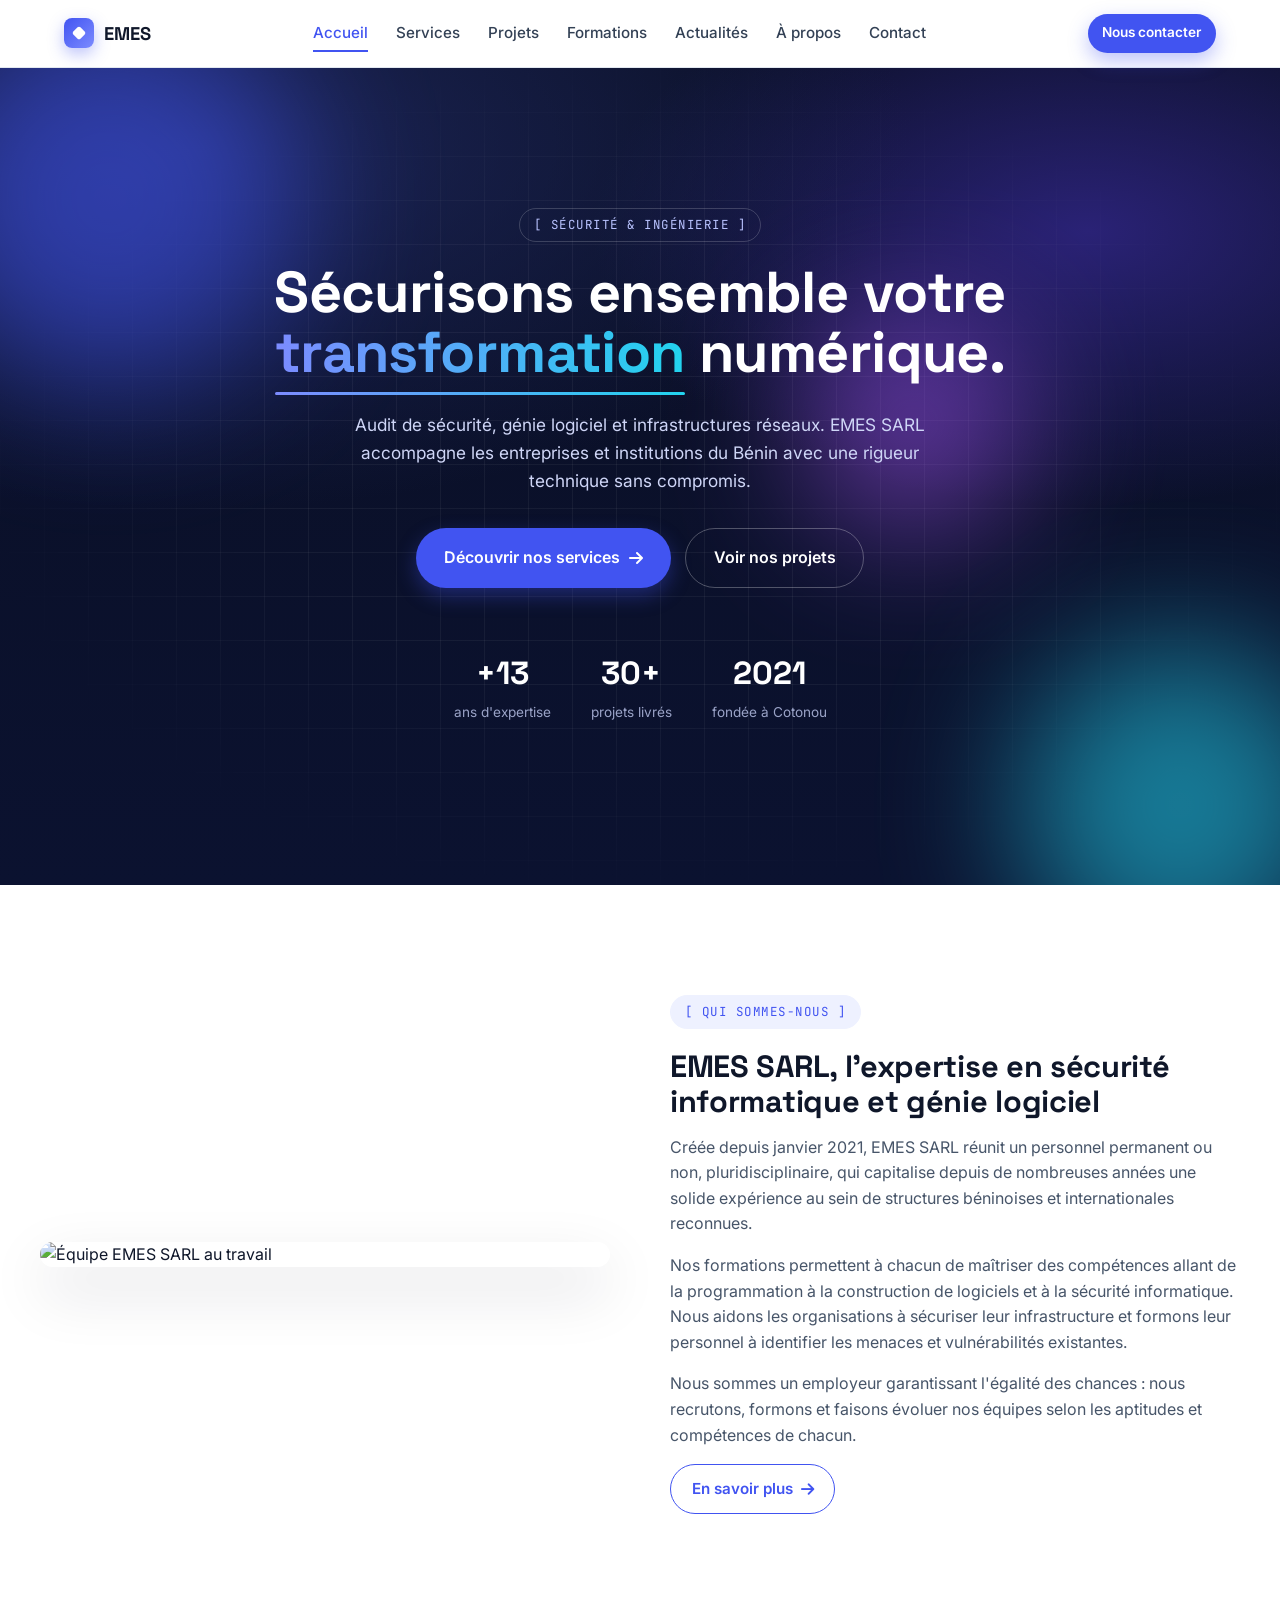
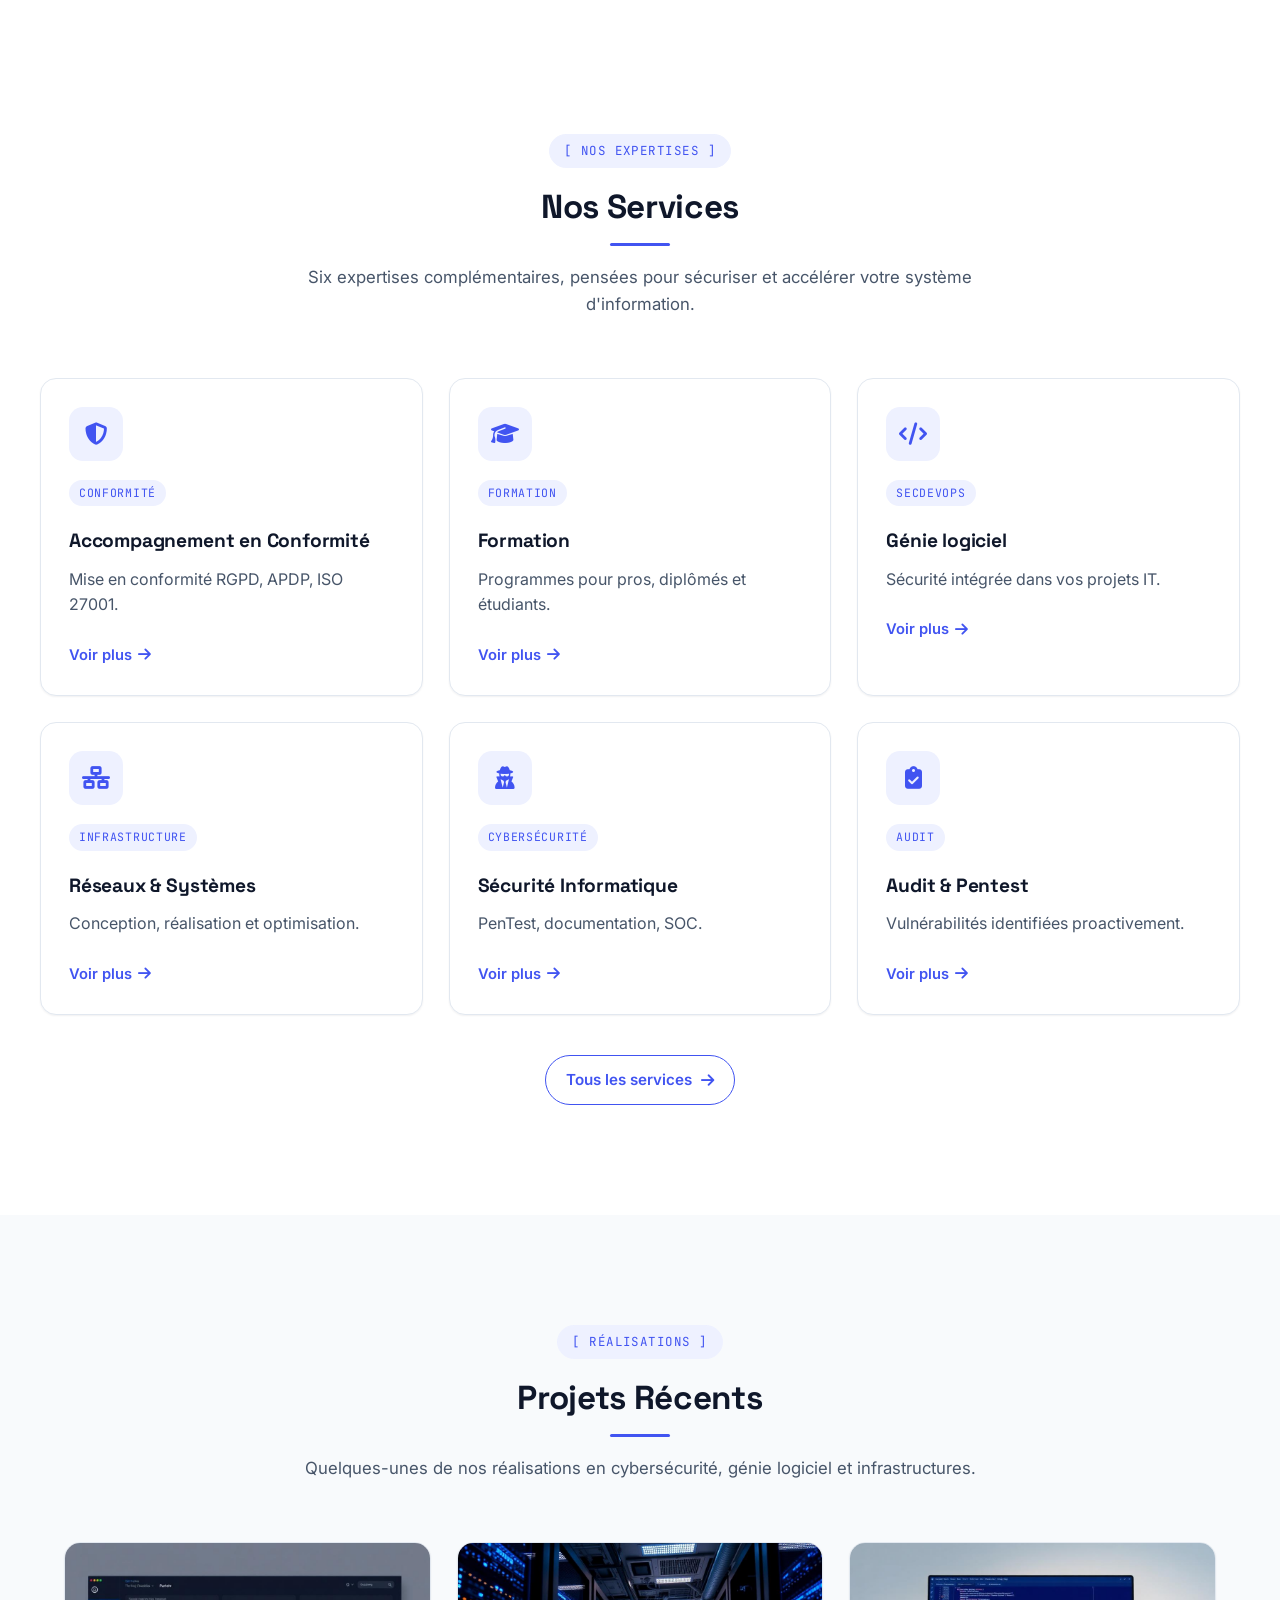
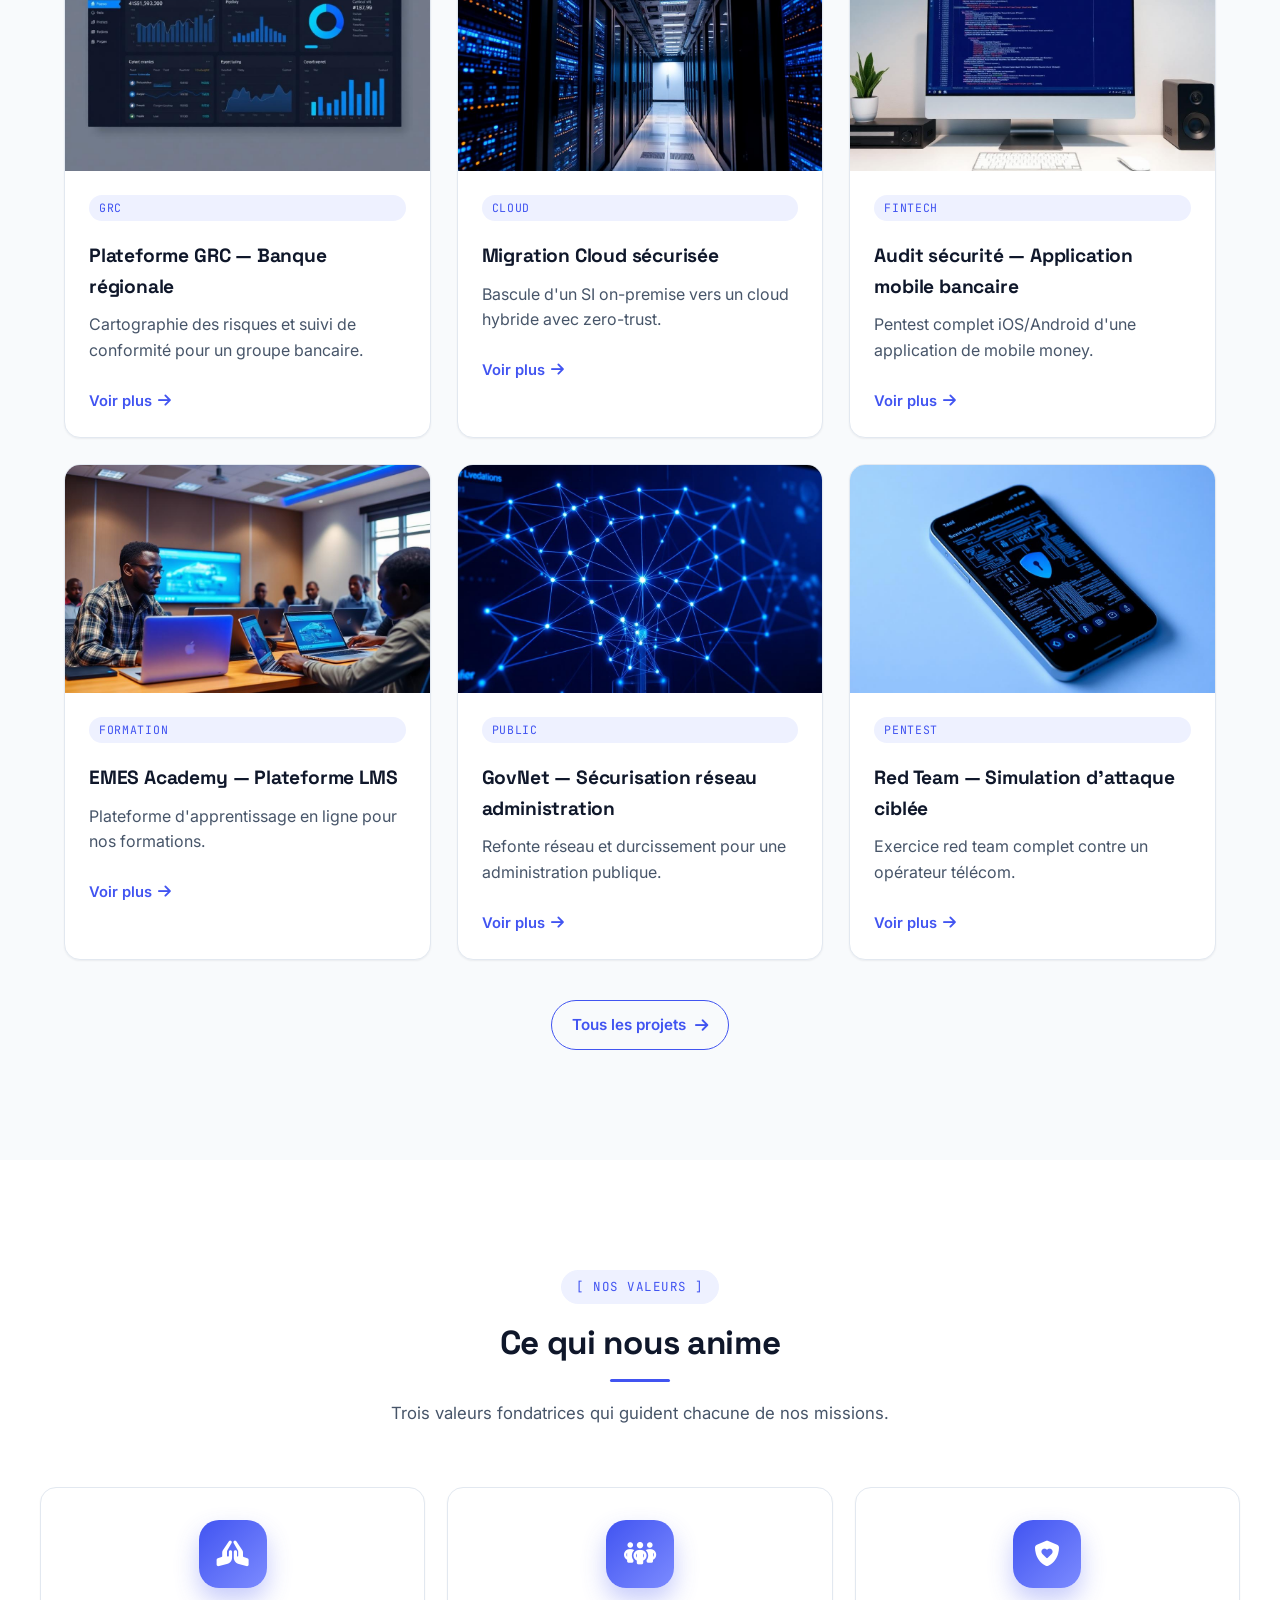
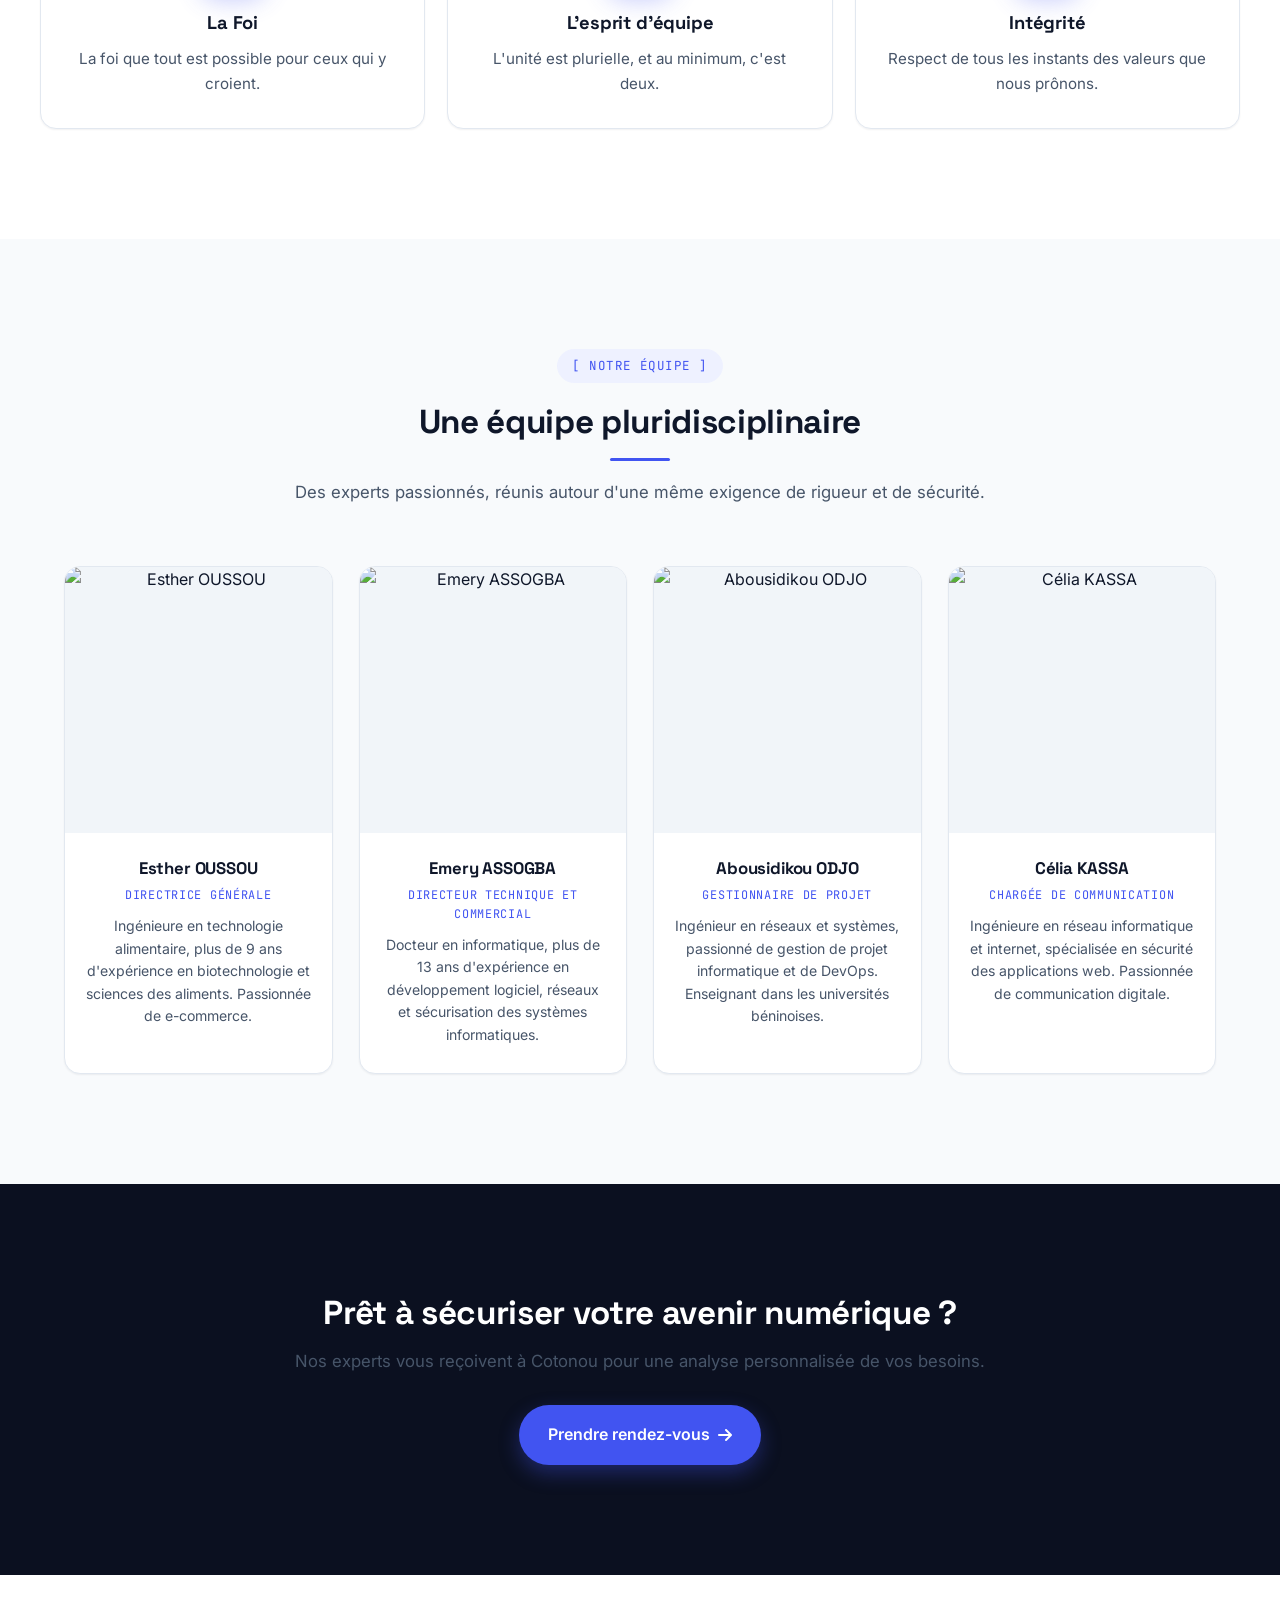
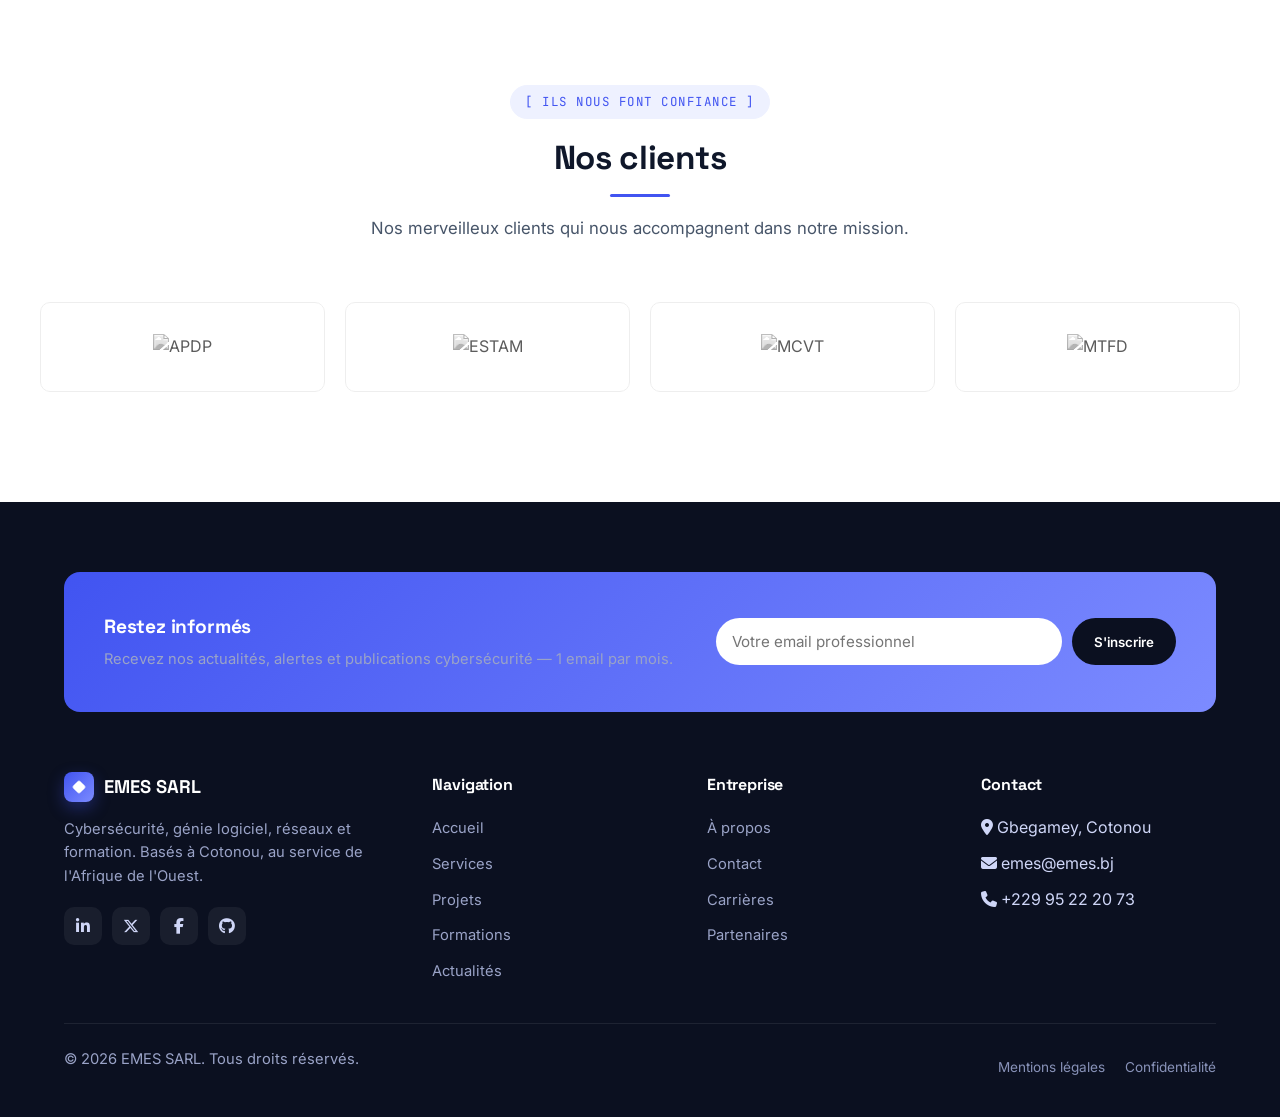
==== index.html @ b69497d7 "Ajout de la structure du front-end" ====
<!doctype html>
<html lang="fr">
<head>
  <meta charset="utf-8" />
  <meta name="viewport" content="width=device-width, initial-scale=1" />
  <title>EMES SARL — Cybersécurité & Génie logiciel au Bénin</title>
  <meta name="description" content="EMES SARL accompagne les entreprises et institutions béninoises en cybersécurité, génie logiciel, réseaux et formation." />
  <link rel="preconnect" href="https://fonts.googleapis.com" />
  <link rel="preconnect" href="https://fonts.gstatic.com" crossorigin />
  <link href="https://fonts.googleapis.com/css2?family=Inter:wght@400;500;600;700&family=Space+Grotesk:wght@500;600;700&family=JetBrains+Mono:wght@400;500&display=swap" rel="stylesheet" />
  <link rel="stylesheet" href="https://cdnjs.cloudflare.com/ajax/libs/font-awesome/6.5.2/css/all.min.css" />
  <link rel="stylesheet" href="./style.css" />
</head>
<body>

<!-- NAV -->
<nav class="nav">
  <div class="nav__inner">
    <a href="./index.html" class="brand"><span class="brand__mark"><span class="brand__diamond"></span></span><span class="brand__name">EMES</span></a>
    <button class="nav__toggle" aria-label="Menu"><i class="fa-solid fa-bars"></i></button>
    <div class="nav__links">
      <a href="./index.html" class="active">Accueil</a>
      <a href="./service.html">Services</a>
      <a href="./projet.html">Projets</a>
      <a href="./formation.html">Formations</a>
      <a href="./actualite.html">Actualités</a>
      <a href="./about.html">À propos</a>
      <a href="./contact.html">Contact</a>
    </div>
    <a href="./contact.html" class="btn btn--primary btn--sm">Nous contacter</a>
  </div>
</nav>

<!-- HERO -->
<header class="hero">
  <div class="hero__orb hero__orb--1"></div>
  <div class="hero__orb hero__orb--2"></div>
  <div class="hero__orb hero__orb--3"></div>
  <div class="hero__inner container">
    <span class="eyebrow">[ Sécurité & Ingénierie ]</span>
    <h1 class="hero__title">Sécurisons ensemble votre <span class="accent">transformation</span> numérique.</h1>
    <p class="hero__sub">Audit de sécurité, génie logiciel et infrastructures réseaux. EMES SARL accompagne les entreprises et institutions du Bénin avec une rigueur technique sans compromis.</p>
    <div class="hero__cta">
      <a href="./service.html" class="btn btn--primary btn--lg">Découvrir nos services <i class="fa-solid fa-arrow-right"></i></a>
      <a href="./projet.html" class="btn btn--ghost btn--lg">Voir nos projets</a>
    </div>
    <div class="hero__meta">
      <div><strong>+13</strong><span>ans d'expertise</span></div>
      <div><strong>30+</strong><span>projets livrés</span></div>
      <div><strong>2021</strong><span>fondée à Cotonou</span></div>
    </div>
  </div>
</header>

<!-- QUI SOMMES-NOUS -->
<section class="section container">
  <div class="split">
    <div class="split__media">
      <img src="https://emes.bj/assets/img/about1.jpeg" alt="Équipe EMES SARL au travail" class="split__img split__img--1" style="width:100%" />
    </div>
    <div>
      <span class="eyebrow eyebrow--dark">[ Qui sommes-nous ]</span>
      <h2 class="split__title">EMES SARL, l'expertise en sécurité informatique et génie logiciel</h2>
      <p>Créée depuis janvier 2021, EMES SARL réunit un personnel permanent ou non, pluridisciplinaire, qui capitalise depuis de nombreuses années une solide expérience au sein de structures béninoises et internationales reconnues.</p>
      <p>Nos formations permettent à chacun de maîtriser des compétences allant de la programmation à la construction de logiciels et à la sécurité informatique. Nous aidons les organisations à sécuriser leur infrastructure et formons leur personnel à identifier les menaces et vulnérabilités existantes.</p>
      <p>Nous sommes un employeur garantissant l'égalité des chances&nbsp;: nous recrutons, formons et faisons évoluer nos équipes selon les aptitudes et compétences de chacun.</p>
      <a href="./about.html" class="btn btn--outline">En savoir plus <i class="fa-solid fa-arrow-right"></i></a>
    </div>
  </div>
</section>

<!-- SERVICES (aperçu) -->
<section class="section container">
  <div class="section__head">
    <span class="eyebrow eyebrow--dark">[ Nos expertises ]</span>
    <h2>Nos Services</h2>
    <div class="section__rule"></div>
    <p class="section__lead">Six expertises complémentaires, pensées pour sécuriser et accélérer votre système d'information.</p>
  </div>
  <div class="grid grid--3" id="services-grid"></div>
  <div style="text-align:center;margin-top:40px"><a href="./service.html" class="btn btn--outline">Tous les services <i class="fa-solid fa-arrow-right"></i></a></div>
</section>

<!-- PROJETS (aperçu) -->
<section class="section section--muted">
  <div class="container">
    <div class="section__head">
      <span class="eyebrow eyebrow--dark">[ Réalisations ]</span>
      <h2>Projets Récents</h2>
      <div class="section__rule"></div>
      <p class="section__lead">Quelques-unes de nos réalisations en cybersécurité, génie logiciel et infrastructures.</p>
    </div>
    <div class="grid grid--3" id="projects-grid"></div>
    <div style="text-align:center;margin-top:40px"><a href="./projet.html" class="btn btn--outline">Tous les projets <i class="fa-solid fa-arrow-right"></i></a></div>
  </div>
</section>

<!-- VALEURS -->
<section class="section container">
  <div class="section__head">
    <span class="eyebrow eyebrow--dark">[ Nos valeurs ]</span>
    <h2>Ce qui nous anime</h2>
    <div class="section__rule"></div>
    <p class="section__lead">Trois valeurs fondatrices qui guident chacune de nos missions.</p>
  </div>
  <div class="values-grid">
    <div class="value-card reveal"><div class="value-card__icon"><i class="fa-solid fa-hands-praying"></i></div><h4>La Foi</h4><p>La foi que tout est possible pour ceux qui y croient.</p></div>
    <div class="value-card reveal"><div class="value-card__icon"><i class="fa-solid fa-people-group"></i></div><h4>L'esprit d'équipe</h4><p>L'unité est plurielle, et au minimum, c'est deux.</p></div>
    <div class="value-card reveal"><div class="value-card__icon"><i class="fa-solid fa-shield-heart"></i></div><h4>Intégrité</h4><p>Respect de tous les instants des valeurs que nous prônons.</p></div>
  </div>
</section>

<!-- ÉQUIPE -->
<section class="section section--muted">
  <div class="container">
    <div class="section__head">
      <span class="eyebrow eyebrow--dark">[ Notre équipe ]</span>
      <h2>Une équipe pluridisciplinaire</h2>
      <div class="section__rule"></div>
      <p class="section__lead">Des experts passionnés, réunis autour d'une même exigence de rigueur et de sécurité.</p>
    </div>
    <div class="team-grid">
      <div class="team-card reveal">
        <div class="team-card__media"><img src="https://emes.bj/assets/img/team/team-1.jpg" alt="Esther OUSSOU" /></div>
        <div class="team-card__body">
          <h4>Esther OUSSOU</h4>
          <span class="team-card__role">Directrice Générale</span>
          <p>Ingénieure en technologie alimentaire, plus de 9 ans d'expérience en biotechnologie et sciences des aliments. Passionnée de e-commerce.</p>
        </div>
      </div>
      <div class="team-card reveal">
        <div class="team-card__media"><img src="https://emes.bj/assets/img/team/team-2.jpg" alt="Emery ASSOGBA" /></div>
        <div class="team-card__body">
          <h4>Emery ASSOGBA</h4>
          <span class="team-card__role">Directeur Technique et Commercial</span>
          <p>Docteur en informatique, plus de 13 ans d'expérience en développement logiciel, réseaux et sécurisation des systèmes informatiques.</p>
        </div>
      </div>
      <div class="team-card reveal">
        <div class="team-card__media"><img src="https://emes.bj/assets/img/team/team-3.jpg" alt="Abousidikou ODJO" /></div>
        <div class="team-card__body">
          <h4>Abousidikou ODJO</h4>
          <span class="team-card__role">Gestionnaire de projet</span>
          <p>Ingénieur en réseaux et systèmes, passionné de gestion de projet informatique et de DevOps. Enseignant dans les universités béninoises.</p>
        </div>
      </div>
      <div class="team-card reveal">
        <div class="team-card__media"><img src="https://emes.bj/assets/img/team/team-4.jpg" alt="Célia KASSA" /></div>
        <div class="team-card__body">
          <h4>Célia KASSA</h4>
          <span class="team-card__role">Chargée de Communication</span>
          <p>Ingénieure en réseau informatique et internet, spécialisée en sécurité des applications web. Passionnée de communication digitale.</p>
        </div>
      </div>
    </div>
  </div>
</section>

<!-- CTA -->
<section class="section section--dark">
  <div class="container" style="text-align:center;max-width:760px">
    <h2>Prêt à sécuriser votre avenir numérique&nbsp;?</h2>
    <p style="font-size:1.05rem;margin:16px 0 30px">Nos experts vous reçoivent à Cotonou pour une analyse personnalisée de vos besoins.</p>
    <a href="./contact.html" class="btn btn--primary btn--lg">Prendre rendez-vous <i class="fa-solid fa-arrow-right"></i></a>
  </div>
</section>

<!-- NOS CLIENTS -->
<section class="section container">
  <div class="section__head">
    <span class="eyebrow eyebrow--dark">[ Ils nous font confiance ]</span>
    <h2>Nos clients</h2>
    <div class="section__rule"></div>
    <p class="section__lead">Nos merveilleux clients qui nous accompagnent dans notre mission.</p>
  </div>
  <div class="clients-grid">
    <div class="client-logo"><img src="https://emes.bj/assets/img/clients/APDP.png" alt="APDP" /></div>
    <div class="client-logo"><img src="https://emes.bj/assets/img/clients/ESTAM.png" alt="ESTAM" /></div>
    <div class="client-logo"><img src="https://emes.bj/assets/img/clients/MCVT.png" alt="MCVT" /></div>
    <div class="client-logo"><img src="https://emes.bj/assets/img/clients/MTFD.png" alt="MTFD" /></div>
  </div>
</section>

<!-- FOOTER (shared) -->
<footer class="footer">
  <div class="container">
    <div class="newsletter reveal" style="margin-bottom:60px">
      <div>
        <h3>Restez informés</h3>
        <p>Recevez nos actualités, alertes et publications cybersécurité — 1 email par mois.</p>
      </div>
      <form data-ok onsubmit="event.preventDefault(); this.reset(); alert('Merci pour votre inscription !');">
        <input type="email" placeholder="Votre email professionnel" required />
        <button type="submit">S'inscrire</button>
      </form>
    </div>

    <div class="footer__grid">
      <div>
        <div class="brand"><span class="brand__mark"><span class="brand__diamond"></span></span><span class="brand__name">EMES SARL</span></div>
        <p>Cybersécurité, génie logiciel, réseaux et formation. Basés à Cotonou, au service de l'Afrique de l'Ouest.</p>
        <div class="footer__socials">
          <a href="#" aria-label="LinkedIn"><i class="fa-brands fa-linkedin-in"></i></a>
          <a href="#" aria-label="Twitter"><i class="fa-brands fa-x-twitter"></i></a>
          <a href="#" aria-label="Facebook"><i class="fa-brands fa-facebook-f"></i></a>
          <a href="#" aria-label="GitHub"><i class="fa-brands fa-github"></i></a>
        </div>
      </div>
      <div>
        <h5>Navigation</h5>
        <ul>
          <li><a href="./index.html">Accueil</a></li>
          <li><a href="./service.html">Services</a></li>
          <li><a href="./projet.html">Projets</a></li>
          <li><a href="./formation.html">Formations</a></li>
          <li><a href="./actualite.html">Actualités</a></li>
        </ul>
      </div>
      <div>
        <h5>Entreprise</h5>
        <ul>
          <li><a href="./about.html">À propos</a></li>
          <li><a href="./contact.html">Contact</a></li>
          <li><a href="#">Carrières</a></li>
          <li><a href="#">Partenaires</a></li>
        </ul>
      </div>
      <div>
        <h5>Contact</h5>
        <ul>
          <li><i class="fa-solid fa-location-dot"></i> Gbegamey, Cotonou</li>
          <li><i class="fa-solid fa-envelope"></i> emes@emes.bj</li>
          <li><i class="fa-solid fa-phone"></i> +229 95 22 20 73</li>
        </ul>
      </div>
    </div>
    <div class="footer__bottom">
      <p>© 2026 EMES SARL. Tous droits réservés.</p>
      <div style="display:flex;gap:20px"><a href="#">Mentions légales</a><a href="#">Confidentialité</a></div>
    </div>
  </div>
</footer>

<!-- MODAL -->
<div class="modal" id="detail-modal" role="dialog" aria-modal="true">
  <div class="modal__backdrop" data-close></div>
  <div class="modal__panel">
    <button class="modal__close" data-close aria-label="Fermer"><i class="fa-solid fa-xmark"></i></button>
    <div class="modal__media" id="modal-img-wrap"></div>
    <div class="modal__body">
      <span class="tag" id="modal-tag"></span>
      <h3 id="modal-title"></h3>
      <p id="modal-desc"></p>
      <div id="modal-extra"></div>
      <a id="modal-link" href="#" target="_blank" rel="noopener" class="btn btn--primary" style="margin-top:20px">Visiter <i class="fa-solid fa-arrow-up-right-from-square"></i></a>
    </div>
  </div>
</div>

<script src="./script.js"></script>
</body>
</html>
---- style.css ----
/* =========================================================
   EMES SARL — Design System
   ========================================================= */
:root {
  --indigo: #4154F1;
  --indigo-600: #3646d6;
  --indigo-050: #eef1ff;
  --ink: #0b1020;
  --ink-2: #131a33;
  --slate-900: #0f172a;
  --slate-700: #334155;
  --slate-600: #475569;
  --slate-500: #64748b;
  --slate-300: #cbd5e1;
  --slate-200: #e2e8f0;
  --slate-100: #f1f5f9;
  --slate-050: #f8fafc;
  --white: #ffffff;
  --accent: #22d3ee;
  --success: #10b981;
  --warn: #f59e0b;
  --radius: 16px;
  --radius-sm: 10px;
  --shadow-sm: 0 1px 2px rgba(15,23,42,.06);
  --shadow: 0 8px 24px rgba(15,23,42,.08);
  --shadow-lg: 0 24px 60px rgba(15,23,42,.14);
  --container: 1200px;
  --font-sans: 'Inter', system-ui, -apple-system, Segoe UI, Roboto, sans-serif;
  --font-display: 'Space Grotesk', var(--font-sans);
  --font-mono: 'JetBrains Mono', ui-monospace, monospace;
}

* { box-sizing: border-box; }
html { scroll-behavior: smooth; }
body {
  margin: 0;
  font-family: var(--font-sans);
  color: var(--slate-900);
  background: var(--white);
  line-height: 1.6;
  -webkit-font-smoothing: antialiased;
}
img { max-width: 100%; display: block; }
a { color: inherit; text-decoration: none; }
h1,h2,h3,h4,h5 { font-family: var(--font-display); letter-spacing: -.01em; color: var(--slate-900); margin: 0 0 .5em; }
h1 { font-size: clamp(2.2rem, 4.6vw, 3.6rem); line-height: 1.05; }
h2 { font-size: clamp(1.7rem, 2.6vw, 2.4rem); line-height: 1.15; }
h3 { font-size: 1.2rem; }
p  { margin: 0 0 1em; color: var(--slate-600); }

.container { max-width: var(--container); margin: 0 auto; padding: 0 24px; }

/* ===== Buttons ===== */
.btn {
  display: inline-flex; align-items: center; gap: .55em;
  padding: .78em 1.35em; border-radius: 999px; font-weight: 600;
  font-size: .95rem; border: 1px solid transparent; cursor: pointer;
  transition: transform .2s ease, box-shadow .2s ease, background .2s ease, color .2s ease;
  font-family: var(--font-sans);
}
.btn--primary { background: var(--indigo); color: #fff; box-shadow: 0 8px 20px rgba(65,84,241,.35); }
.btn--primary:hover { background: var(--indigo-600); transform: translateY(-2px); box-shadow: 0 14px 28px rgba(65,84,241,.45); }
.btn--ghost { background: transparent; color: #fff; border-color: rgba(255,255,255,.28); }
.btn--ghost:hover { background: rgba(255,255,255,.08); }
.btn--outline { background: transparent; color: var(--indigo); border-color: var(--indigo); }
.btn--outline:hover { background: var(--indigo); color: #fff; }
.btn--sm { padding: .55em 1em; font-size: .85rem; }
.btn--lg { padding: 1em 1.7em; font-size: 1rem; }

/* ===== Nav ===== */
.nav {
  position: sticky; top: 0; z-index: 50;
  background: rgba(255,255,255,.85);
  backdrop-filter: saturate(160%) blur(10px);
  border-bottom: 1px solid var(--slate-200);
}
.nav__inner { display: flex; align-items: center; justify-content: space-between; padding: 14px 24px; max-width: var(--container); margin: 0 auto; }
.brand { display: inline-flex; align-items: center; gap: .55em; font-family: var(--font-display); font-weight: 700; font-size: 1.15rem; color: var(--slate-900); }
.brand__mark {
  width: 30px; height: 30px; border-radius: 8px;
  background: linear-gradient(135deg, var(--indigo), #7c8bff);
  display: grid; place-items: center; box-shadow: 0 6px 16px rgba(65,84,241,.35);
}
.brand__diamond { width: 10px; height: 10px; background: #fff; transform: rotate(45deg); border-radius: 2px; }
.nav__links { display: flex; gap: 28px; }
.nav__links a { font-weight: 500; color: var(--slate-700); font-size: .95rem; position: relative; padding: 6px 0; }
.nav__links a::after { content:""; position:absolute; left:0; bottom:0; width:0; height:2px; background: var(--indigo); transition: width .25s ease; }
.nav__links a:hover, .nav__links a.active { color: var(--indigo); }
.nav__links a.active::after, .nav__links a:hover::after { width: 100%; }
.nav__toggle { display: none; background: none; border: 0; font-size: 1.4rem; color: var(--slate-900); cursor: pointer; }

@media (max-width: 900px) {
  .nav__toggle { display: block; }
  .nav__links { display: none; position: absolute; top: 100%; left: 0; right: 0; flex-direction: column; background: #fff; padding: 20px 24px; border-bottom: 1px solid var(--slate-200); box-shadow: var(--shadow); }
  .nav__links.open { display: flex; }
  .nav .btn--sm { display: none; }
}

/* ===== Hero (dark, animé) ===== */
.hero {
  position: relative; overflow: hidden;
  background: radial-gradient(1200px 600px at 15% 10%, #1c2557 0%, transparent 60%),
              radial-gradient(900px 500px at 85% 20%, #2a2276 0%, transparent 55%),
              linear-gradient(180deg, #0a0f24 0%, #0b1230 100%);
  color: #fff;
  padding: clamp(80px, 12vw, 140px) 0 clamp(90px, 14vw, 160px);
}
.hero::before {
  content: "";
  position: absolute; inset: 0;
  background-image:
    linear-gradient(rgba(255,255,255,.05) 1px, transparent 1px),
    linear-gradient(90deg, rgba(255,255,255,.05) 1px, transparent 1px);
  background-size: 44px 44px;
  mask-image: radial-gradient(ellipse at center, black 40%, transparent 75%);
  animation: gridShift 20s linear infinite;
}
.hero__orb {
  position: absolute; border-radius: 50%; filter: blur(70px); opacity: .55; pointer-events: none;
}
.hero__orb--1 { width: 380px; height: 380px; background: #4154F1; top: -60px; left: -80px; animation: float 12s ease-in-out infinite; }
.hero__orb--2 { width: 320px; height: 320px; background: #22d3ee; bottom: -80px; right: -60px; animation: float 14s ease-in-out infinite reverse; }
.hero__orb--3 { width: 220px; height: 220px; background: #a855f7; top: 30%; right: 20%; animation: float 16s ease-in-out infinite; }

.hero__inner { position: relative; text-align: center; max-width: 900px; margin: 0 auto; }
.eyebrow {
  display: inline-block; font-family: var(--font-mono); font-size: .78rem;
  color: #b9c3ff; letter-spacing: .12em; text-transform: uppercase;
  padding: 6px 14px; border: 1px solid rgba(255,255,255,.18); border-radius: 999px;
  margin-bottom: 20px; opacity: 0; animation: fadeUp .8s .1s ease-out forwards;
}
.eyebrow--dark { color: var(--indigo); border-color: var(--indigo-050); background: var(--indigo-050); }
.hero__title { color: #fff; opacity: 0; animation: fadeUp .8s .3s ease-out forwards; }
.hero__title .accent {
  background: linear-gradient(90deg, #7c8bff, #22d3ee);
  -webkit-background-clip: text; background-clip: text; color: transparent;
  position: relative;
}
.hero__title .accent::after {
  content: ""; position: absolute; left: 0; right: 0; bottom: -6px; height: 3px;
  background: linear-gradient(90deg, #7c8bff, #22d3ee); border-radius: 2px;
  transform: scaleX(0); transform-origin: left; animation: underline 1s 1.1s ease-out forwards;
}
.hero__sub { color: #cfd6f7; max-width: 640px; margin: 20px auto 34px; font-size: 1.08rem; opacity: 0; animation: fadeUp .8s .5s ease-out forwards; }
.hero__cta { display: flex; gap: 14px; justify-content: center; flex-wrap: wrap; opacity: 0; animation: fadeUp .8s .7s ease-out forwards; }
.hero__meta { display: flex; gap: 40px; justify-content: center; margin-top: 60px; flex-wrap: wrap; opacity: 0; animation: fadeUp .8s .9s ease-out forwards; }
.hero__meta > div { text-align: center; }
.hero__meta strong { display: block; font-family: var(--font-display); font-size: 2rem; color: #fff; }
.hero__meta span { color: #9aa3c7; font-size: .85rem; }

.hero--sm { padding: clamp(60px, 8vw, 90px) 0; }
.hero--sm .hero__title { font-size: clamp(1.9rem, 3.4vw, 2.8rem); }

@keyframes gridShift { from { background-position: 0 0, 0 0; } to { background-position: 44px 44px, 44px 44px; } }
@keyframes float { 0%,100% { transform: translate(0,0) scale(1); } 50% { transform: translate(30px,-25px) scale(1.05); } }
@keyframes fadeUp { from { opacity: 0; transform: translateY(20px); } to { opacity: 1; transform: translateY(0); } }
@keyframes underline { to { transform: scaleX(1); } }

/* ===== Sections ===== */
.section { padding: clamp(70px, 9vw, 110px) 0; }
.section--muted { background: var(--slate-050); }
.section--dark { background: var(--ink); color: #cfd6f7; }
.section--dark h2 { color: #fff; }

.section__head { text-align: center; max-width: 720px; margin: 0 auto 60px; }
.section__rule { width: 60px; height: 3px; background: var(--indigo); margin: 14px auto 18px; border-radius: 2px; }
.section__lead { color: var(--slate-600); font-size: 1.05rem; }

/* ===== Grids & Cards ===== */
.grid { display: grid; gap: 26px; }
.grid--2 { grid-template-columns: repeat(auto-fit, minmax(320px, 1fr)); }
.grid--3 { grid-template-columns: repeat(auto-fit, minmax(300px, 1fr)); }
.grid--4 { grid-template-columns: repeat(auto-fit, minmax(240px, 1fr)); }

.card {
  background: #fff; border: 1px solid var(--slate-200); border-radius: var(--radius);
  padding: 28px; box-shadow: var(--shadow-sm);
  transition: transform .3s ease, box-shadow .3s ease, border-color .3s ease;
  position: relative; overflow: hidden;
}
.card:hover { transform: translateY(-6px); box-shadow: var(--shadow-lg); border-color: var(--indigo-050); }
.card h3 { margin-top: 8px; }

.icon-box {
  width: 54px; height: 54px; border-radius: 14px;
  background: var(--indigo-050); color: var(--indigo);
  display: grid; place-items: center; font-size: 1.4rem; margin-bottom: 18px;
  transition: transform .3s ease;
}
.card:hover .icon-box { transform: scale(1.08) rotate(-4deg); }

.card__more {
  display: inline-flex; align-items: center; gap: .4em;
  color: var(--indigo); font-weight: 600; font-size: .92rem;
  margin-top: 10px; cursor: pointer;
}
.card__more i { transition: transform .2s ease; }
.card__more:hover i { transform: translateX(4px); }

/* Project cards with image */
.card--project { padding: 0; overflow: hidden; display: flex; flex-direction: column; }
.card--project .card__media { aspect-ratio: 16/10; overflow: hidden; background: var(--slate-100); }
.card--project .card__media img { width: 100%; height: 100%; object-fit: cover; transition: transform .6s ease; }
.card--project:hover .card__media img { transform: scale(1.06); }
.card--project .card__body { padding: 24px; flex: 1; display: flex; flex-direction: column; }

.tag {
  display: inline-block; font-family: var(--font-mono); font-size: .72rem;
  color: var(--indigo); background: var(--indigo-050);
  padding: 4px 10px; border-radius: 999px; margin-bottom: 12px;
  letter-spacing: .06em; text-transform: uppercase;
}

.meta-list { list-style: none; padding: 0; margin: 14px 0 0; display: flex; flex-wrap: wrap; gap: 8px; }
.meta-list li { font-size: .78rem; color: var(--slate-600); background: var(--slate-100); padding: 4px 10px; border-radius: 6px; font-family: var(--font-mono); }

/* ===== Values (About) ===== */
.values-grid { display: grid; gap: 22px; grid-template-columns: repeat(auto-fit, minmax(240px, 1fr)); margin-top: 40px; }
.value-card {
  background: #fff; border: 1px solid var(--slate-200); border-radius: var(--radius);
  padding: 32px 26px; text-align: center; box-shadow: var(--shadow-sm);
  transition: transform .3s ease, box-shadow .3s ease;
}
.value-card:hover { transform: translateY(-6px); box-shadow: var(--shadow-lg); }
.value-card__icon {
  width: 68px; height: 68px; border-radius: 20px;
  background: linear-gradient(135deg, var(--indigo), #7c8bff);
  color: #fff; display: grid; place-items: center; font-size: 1.6rem;
  margin: 0 auto 20px; box-shadow: 0 12px 24px rgba(65,84,241,.3);
}
.value-card h4 { font-family: var(--font-display); font-size: 1.15rem; margin: 0 0 10px; }
.value-card p { margin: 0; font-size: .95rem; }

/* ===== Split (About page) ===== */
.split { display: grid; grid-template-columns: 1fr 1fr; gap: 60px; align-items: center; }
@media (max-width: 900px) { .split { grid-template-columns: 1fr; gap: 40px; } }
.split__title { font-size: clamp(1.7rem, 2.4vw, 2.2rem); }
.split__media { position: relative; }
.split__img { border-radius: var(--radius); box-shadow: var(--shadow-lg); }
.split__img--1 { width: 82%; }
.split__img--2 { position: absolute; right: 0; bottom: -30px; width: 55%; border: 6px solid #fff; }

/* ===== Contact ===== */
.contact-list { list-style: none; padding: 0; margin: 30px 0 0; display: grid; gap: 14px; }
.contact-list li { display: flex; align-items: center; gap: 14px; color: var(--slate-700); font-weight: 500; }
.contact-list i { width: 40px; height: 40px; border-radius: 12px; background: var(--indigo-050); color: var(--indigo); display: grid; place-items: center; }

.form { background: #fff; padding: 32px; border-radius: var(--radius); box-shadow: var(--shadow); border: 1px solid var(--slate-200); display: grid; gap: 16px; }
.form label { display: grid; gap: 6px; font-size: .88rem; font-weight: 600; color: var(--slate-700); }
.form input, .form textarea, .form select {
  padding: 12px 14px; border: 1px solid var(--slate-200); border-radius: var(--radius-sm);
  font-family: var(--font-sans); font-size: .95rem; color: var(--slate-900);
  transition: border-color .2s, box-shadow .2s;
}
.form input:focus, .form textarea:focus, .form select:focus {
  outline: none; border-color: var(--indigo); box-shadow: 0 0 0 4px var(--indigo-050);
}
.form__ok { color: var(--success); font-weight: 600; margin: 0; }

/* ===== Newsletter ===== */
.newsletter {
  background: linear-gradient(135deg, var(--indigo), #7c8bff);
  color: #fff; border-radius: var(--radius); padding: 40px;
  display: flex; align-items: center; justify-content: space-between; gap: 30px; flex-wrap: wrap;
}
.newsletter h3 { color: #fff; margin: 0 0 6px; }
.newsletter p { color: rgba(255,255,255,.85); margin: 0; }
.newsletter form { display: flex; gap: 10px; flex: 1; min-width: 280px; max-width: 460px; }
.newsletter input {
  flex: 1; padding: 14px 16px; border-radius: 999px; border: 0;
  font-family: var(--font-sans); font-size: .95rem; color: var(--slate-900);
}
.newsletter input:focus { outline: none; box-shadow: 0 0 0 4px rgba(255,255,255,.3); }
.newsletter button {
  padding: 14px 22px; border-radius: 999px; border: 0; background: var(--ink); color: #fff;
  font-weight: 600; cursor: pointer; font-family: var(--font-sans);
  transition: background .2s, transform .2s;
}
.newsletter button:hover { background: #000; transform: translateY(-2px); }

/* ===== Footer ===== */
.footer { background: var(--ink); color: #cfd6f7; padding: 70px 0 30px; }
.footer__grid {
  display: grid; grid-template-columns: 1.4fr 1fr 1fr 1fr; gap: 40px;
  padding-bottom: 40px; border-bottom: 1px solid rgba(255,255,255,.08);
}
@media (max-width: 900px) { .footer__grid { grid-template-columns: 1fr 1fr; } }
@media (max-width: 560px) { .footer__grid { grid-template-columns: 1fr; } }
.footer h5 { color: #fff; font-family: var(--font-display); font-size: 1rem; margin: 0 0 18px; }
.footer p { color: #9aa3c7; font-size: .92rem; }
.footer ul { list-style: none; padding: 0; margin: 0; display: grid; gap: 10px; }
.footer ul a { color: #9aa3c7; font-size: .92rem; transition: color .2s; }
.footer ul a:hover { color: #fff; }
.footer .brand { color: #fff; margin-bottom: 16px; }
.footer__socials { display: flex; gap: 10px; margin-top: 18px; }
.footer__socials a {
  width: 38px; height: 38px; border-radius: 10px; background: rgba(255,255,255,.06);
  display: grid; place-items: center; color: #cfd6f7; transition: background .2s, color .2s, transform .2s;
}
.footer__socials a:hover { background: var(--indigo); color: #fff; transform: translateY(-3px); }
.footer__bottom {
  display: flex; justify-content: space-between; align-items: center; gap: 20px;
  padding-top: 24px; flex-wrap: wrap; font-size: .85rem; color: #8892b8;
}

/* ===== Modal ===== */
.modal { position: fixed; inset: 0; display: none; z-index: 100; }
.modal.open { display: block; }
.modal__backdrop { position: absolute; inset: 0; background: rgba(10,15,36,.72); backdrop-filter: blur(4px); animation: fadeIn .25s ease; }
.modal__panel {
  position: relative; max-width: 720px; margin: 60px auto; background: #fff;
  border-radius: var(--radius); overflow: hidden; box-shadow: var(--shadow-lg);
  animation: popIn .3s ease; max-height: calc(100vh - 120px); overflow-y: auto;
}
.modal__close {
  position: absolute; top: 14px; right: 14px; z-index: 2;
  width: 36px; height: 36px; border-radius: 50%; border: 0; background: rgba(255,255,255,.9);
  color: var(--slate-900); font-size: 1rem; cursor: pointer; box-shadow: var(--shadow);
}
.modal__media { aspect-ratio: 16/8; background: var(--slate-100); overflow: hidden; }
.modal__media img { width: 100%; height: 100%; object-fit: cover; }
.modal__body { padding: 32px; }
.modal__body h3 { font-size: 1.5rem; }

@keyframes fadeIn { from { opacity: 0; } to { opacity: 1; } }
@keyframes popIn { from { opacity: 0; transform: translateY(20px) scale(.98); } to { opacity: 1; transform: translateY(0) scale(1); } }

/* ===== Reveal on scroll ===== */
.reveal { opacity: 0; transform: translateY(24px); transition: opacity .7s ease, transform .7s ease; }
.reveal.in { opacity: 1; transform: translateY(0); }

/* ===== News cards ===== */
.news-card { padding: 0; overflow: hidden; display: flex; flex-direction: column; }
.news-card .card__media { aspect-ratio: 16/9; overflow: hidden; }
.news-card .card__media img { width: 100%; height: 100%; object-fit: cover; transition: transform .6s ease; }
.news-card:hover .card__media img { transform: scale(1.06); }
.news-card .card__body { padding: 24px; }
.news-card .date { font-family: var(--font-mono); font-size: .78rem; color: var(--slate-500); }

/* ===== Team ===== */
.team-grid { display: grid; gap: 26px; grid-template-columns: repeat(auto-fit, minmax(230px, 1fr)); margin-top: 40px; }
.team-card {
  background: #fff; border: 1px solid var(--slate-200); border-radius: var(--radius);
  overflow: hidden; text-align: center; box-shadow: var(--shadow-sm);
  transition: transform .3s ease, box-shadow .3s ease;
}
.team-card:hover { transform: translateY(-6px); box-shadow: var(--shadow-lg); }
.team-card__media { aspect-ratio: 1/1; overflow: hidden; background: var(--slate-100); }
.team-card__media img { width: 100%; height: 100%; object-fit: cover; transition: transform .6s ease; }
.team-card:hover .team-card__media img { transform: scale(1.06); }
.team-card__body { padding: 22px 20px 26px; }
.team-card__body h4 { font-family: var(--font-display); font-size: 1.05rem; margin: 0 0 4px; }
.team-card__role { display: block; font-family: var(--font-mono); font-size: .74rem; color: var(--indigo); text-transform: uppercase; letter-spacing: .06em; margin-bottom: 10px; }
.team-card__body p { font-size: .88rem; margin: 0; }

/* ===== Clients ===== */
.clients-grid {
  display: grid; gap: 20px; grid-template-columns: repeat(auto-fit, minmax(140px, 1fr));
  align-items: center; margin-top: 40px;
}
.client-logo {
  display: grid; place-items: center; height: 90px; padding: 16px;
  background: #fff; border: 1px solid var(--slate-200); border-radius: var(--radius-sm);
  filter: grayscale(100%); opacity: .7; transition: filter .3s ease, opacity .3s ease, transform .3s ease;
}
.client-logo img { max-height: 44px; width: auto; }
.client-logo:hover { filter: grayscale(0%); opacity: 1; transform: translateY(-3px); }
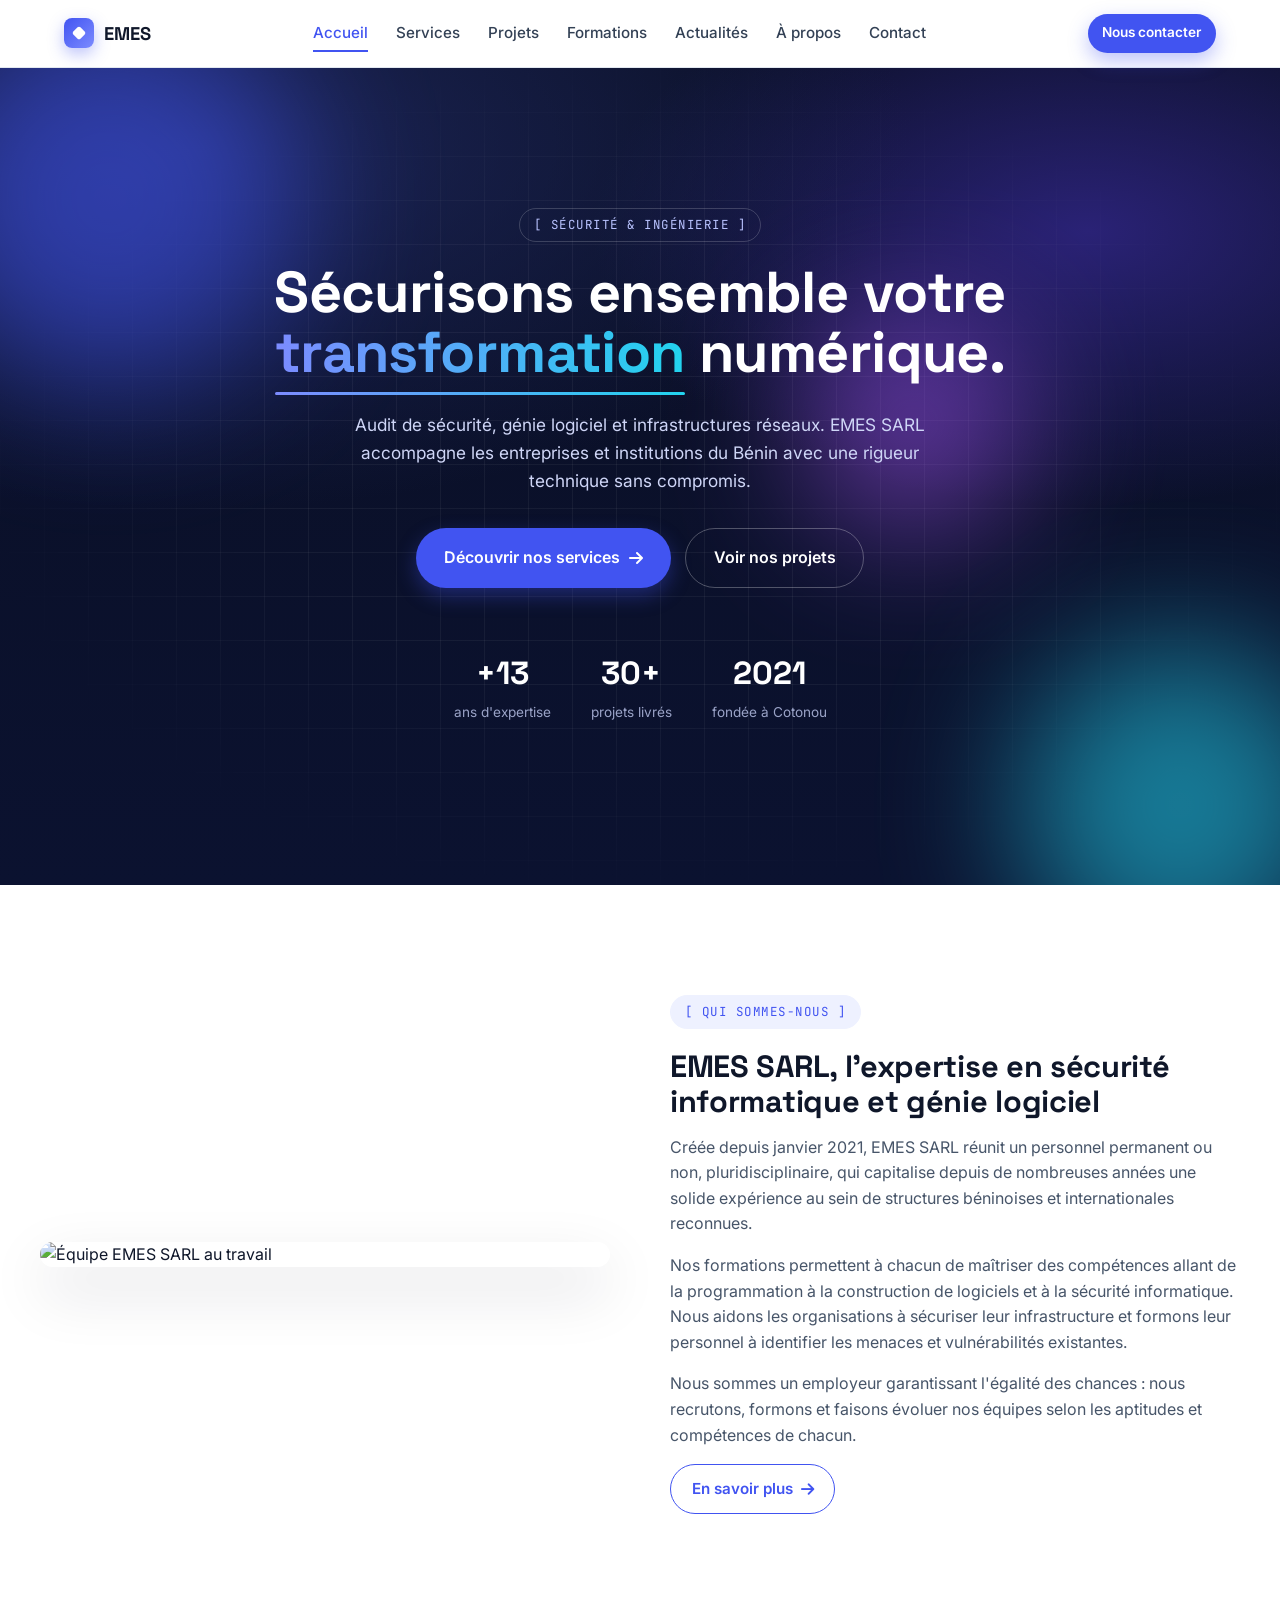
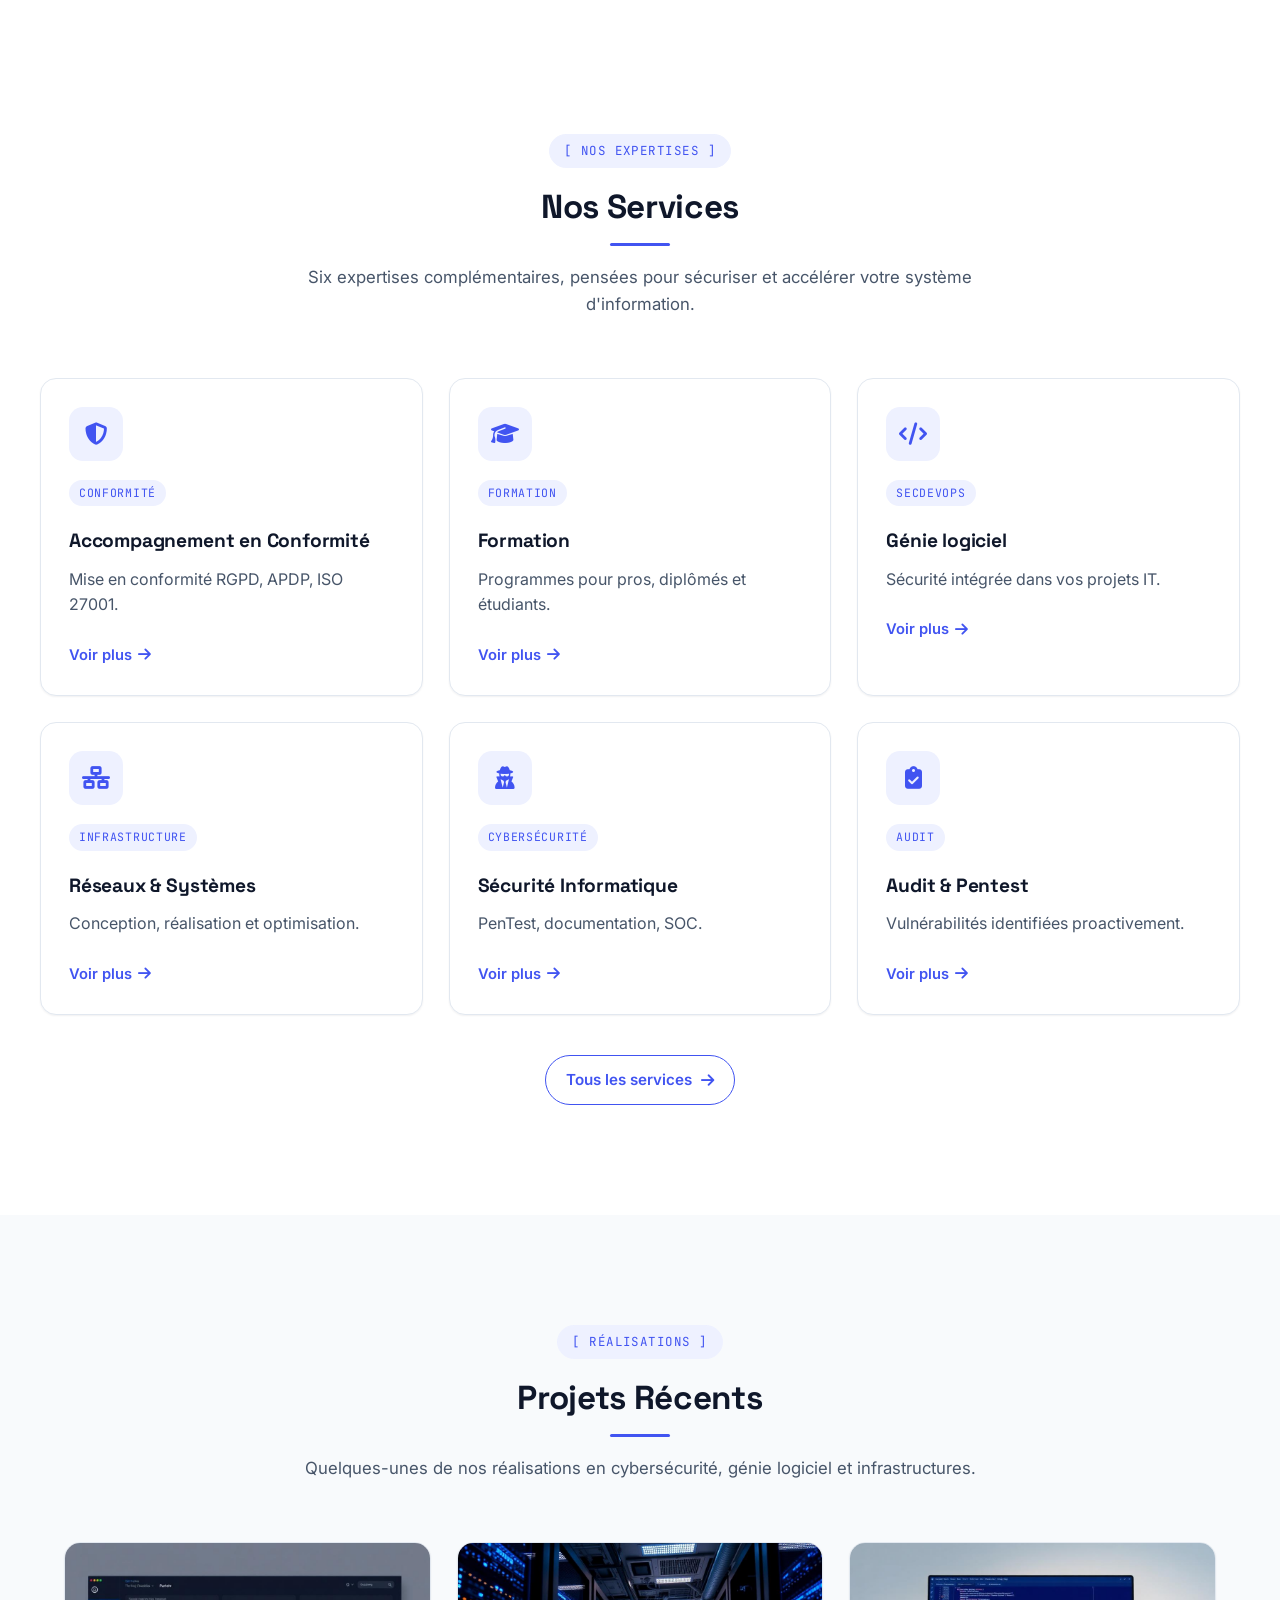
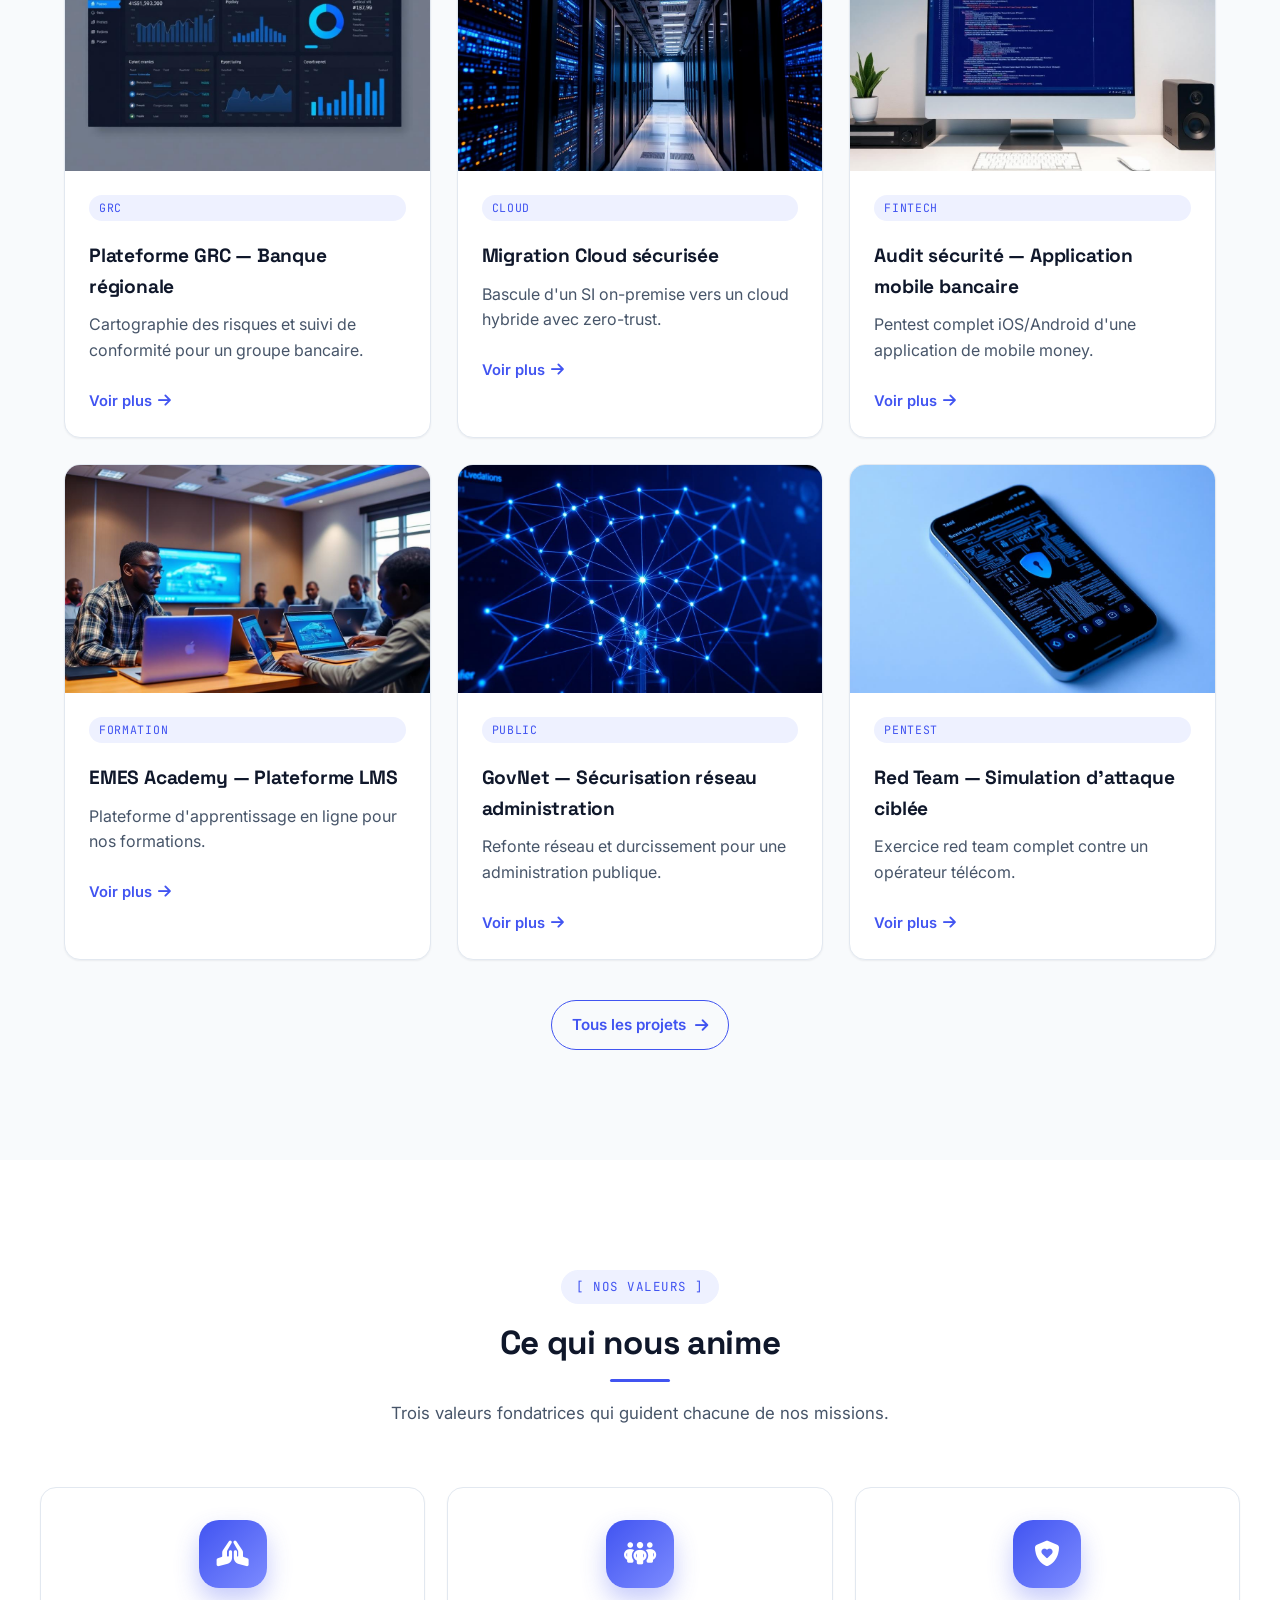
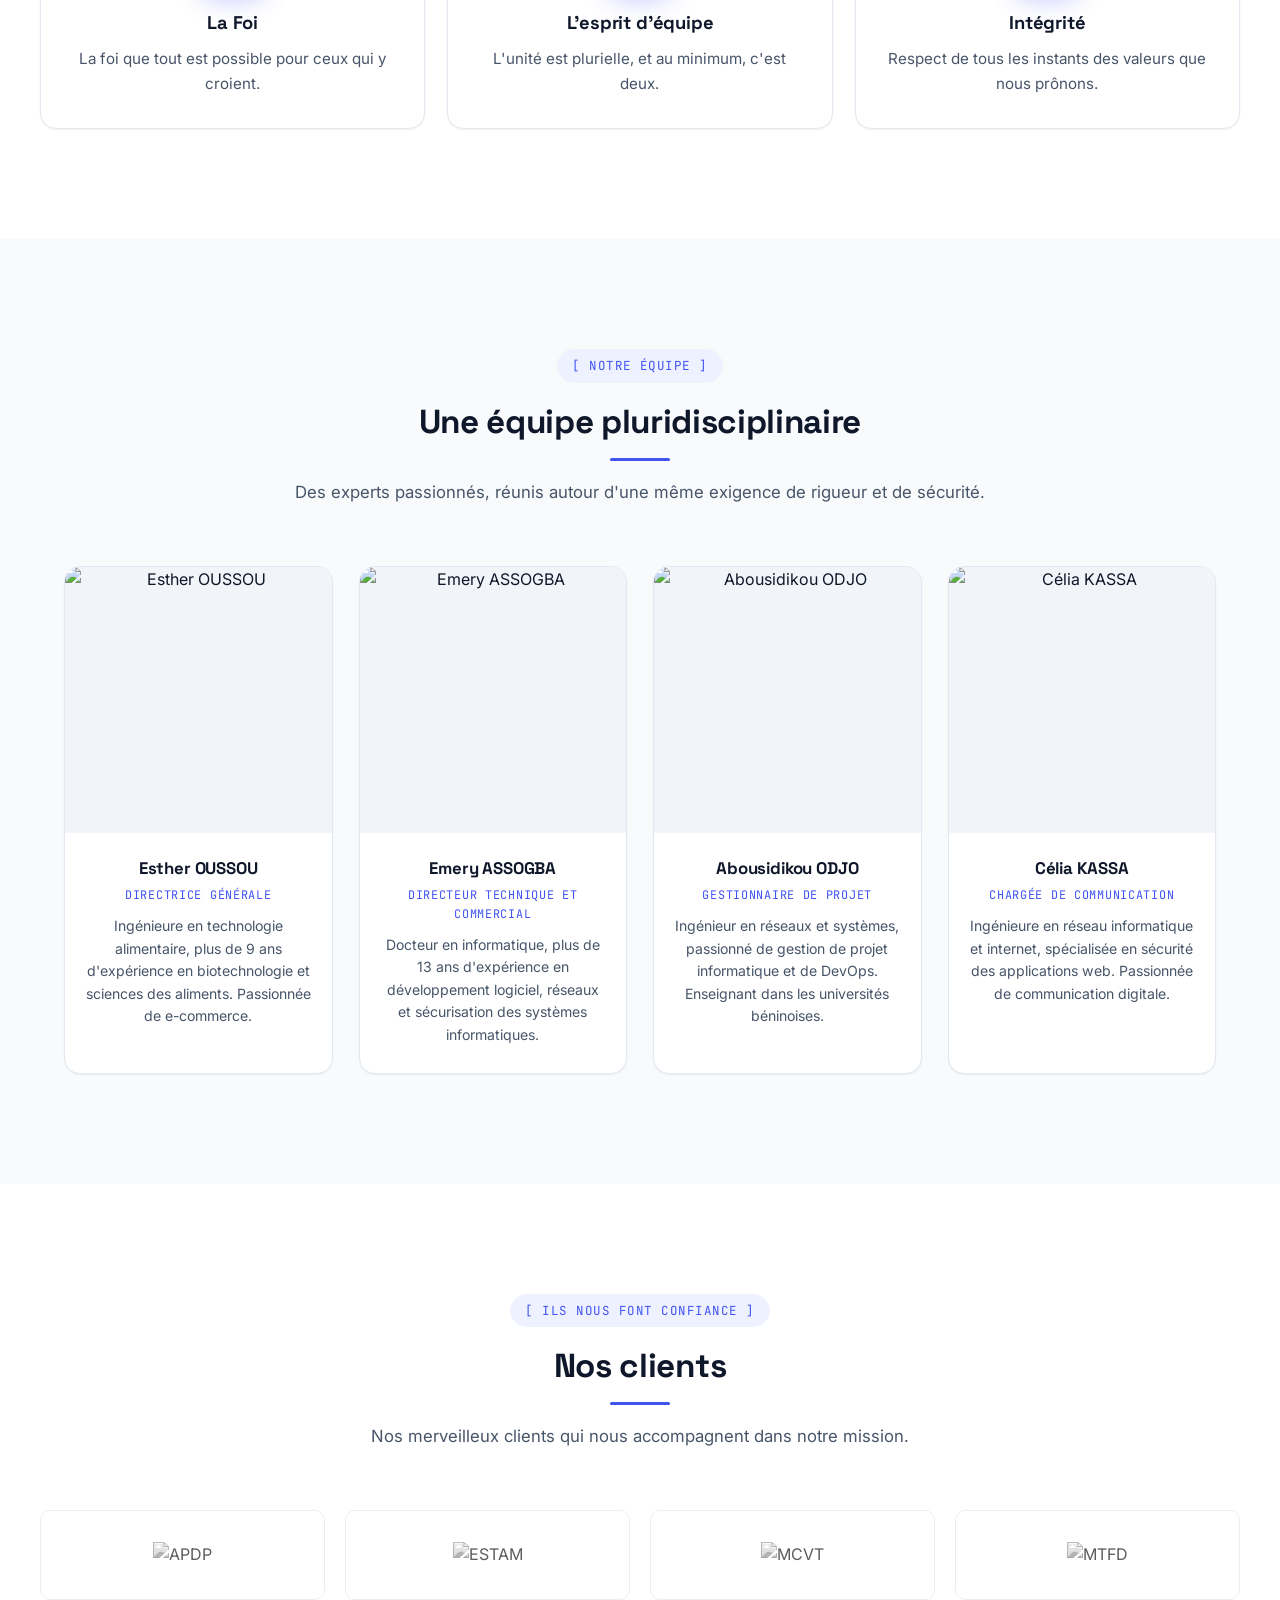
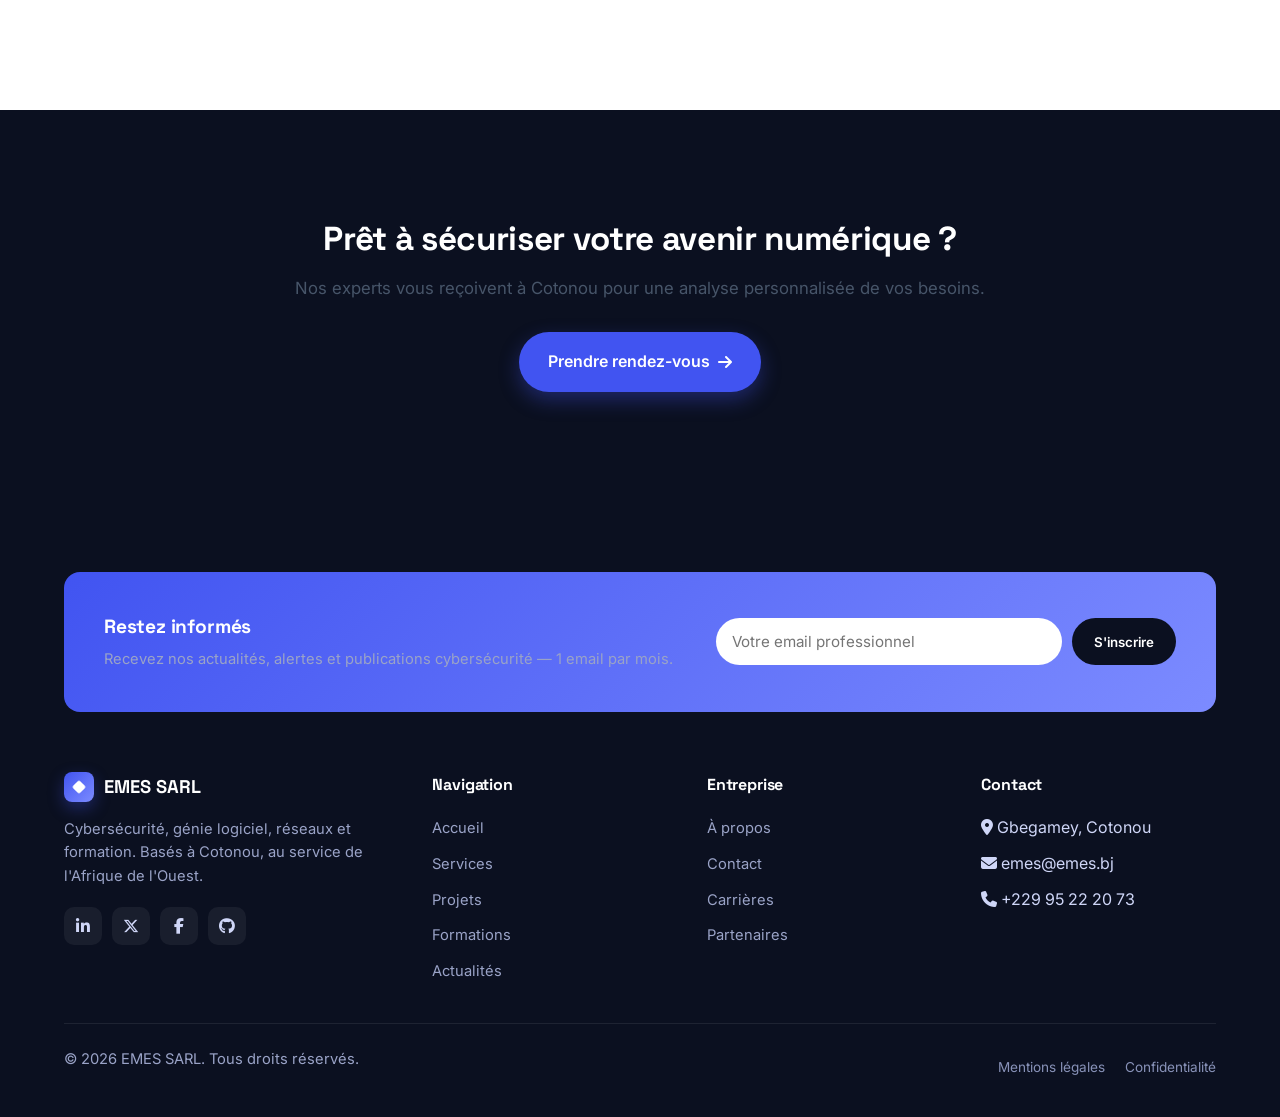
==== commit 74886224: "Modification de equipe" ====
--- a/index.html
+++ b/index.html
@@ -156,28 +156,28 @@
   </div>
 </section>
 
+<!-- NOS CLIENTS -->
+<section class="section container">
+  <div class="section__head">
+    <span class="eyebrow eyebrow--dark">[ Ils nous font confiance ]</span>
+    <h2>Nos clients</h2>
+    <div class="section__rule"></div>
+    <p class="section__lead">Nos merveilleux clients qui nous accompagnent dans notre mission.</p>
+  </div>
+  <div class="clients-grid">
+    <div class="client-logo"><img src="https://emes.bj/assets/img/clients/APDP.png" alt="APDP" /></div>
+    <div class="client-logo"><img src="https://emes.bj/assets/img/clients/ESTAM.png" alt="ESTAM" /></div>
+    <div class="client-logo"><img src="https://emes.bj/assets/img/clients/MCVT.png" alt="MCVT" /></div>
+    <div class="client-logo"><img src="https://emes.bj/assets/img/clients/MTFD.png" alt="MTFD" /></div>
+  </div>
+</section>
+
 <!-- CTA -->
 <section class="section section--dark">
   <div class="container" style="text-align:center;max-width:760px">
     <h2>Prêt à sécuriser votre avenir numérique&nbsp;?</h2>
     <p style="font-size:1.05rem;margin:16px 0 30px">Nos experts vous reçoivent à Cotonou pour une analyse personnalisée de vos besoins.</p>
     <a href="./contact.html" class="btn btn--primary btn--lg">Prendre rendez-vous <i class="fa-solid fa-arrow-right"></i></a>
-  </div>
-</section>
-
-<!-- NOS CLIENTS -->
-<section class="section container">
-  <div class="section__head">
-    <span class="eyebrow eyebrow--dark">[ Ils nous font confiance ]</span>
-    <h2>Nos clients</h2>
-    <div class="section__rule"></div>
-    <p class="section__lead">Nos merveilleux clients qui nous accompagnent dans notre mission.</p>
-  </div>
-  <div class="clients-grid">
-    <div class="client-logo"><img src="https://emes.bj/assets/img/clients/APDP.png" alt="APDP" /></div>
-    <div class="client-logo"><img src="https://emes.bj/assets/img/clients/ESTAM.png" alt="ESTAM" /></div>
-    <div class="client-logo"><img src="https://emes.bj/assets/img/clients/MCVT.png" alt="MCVT" /></div>
-    <div class="client-logo"><img src="https://emes.bj/assets/img/clients/MTFD.png" alt="MTFD" /></div>
   </div>
 </section>
 
